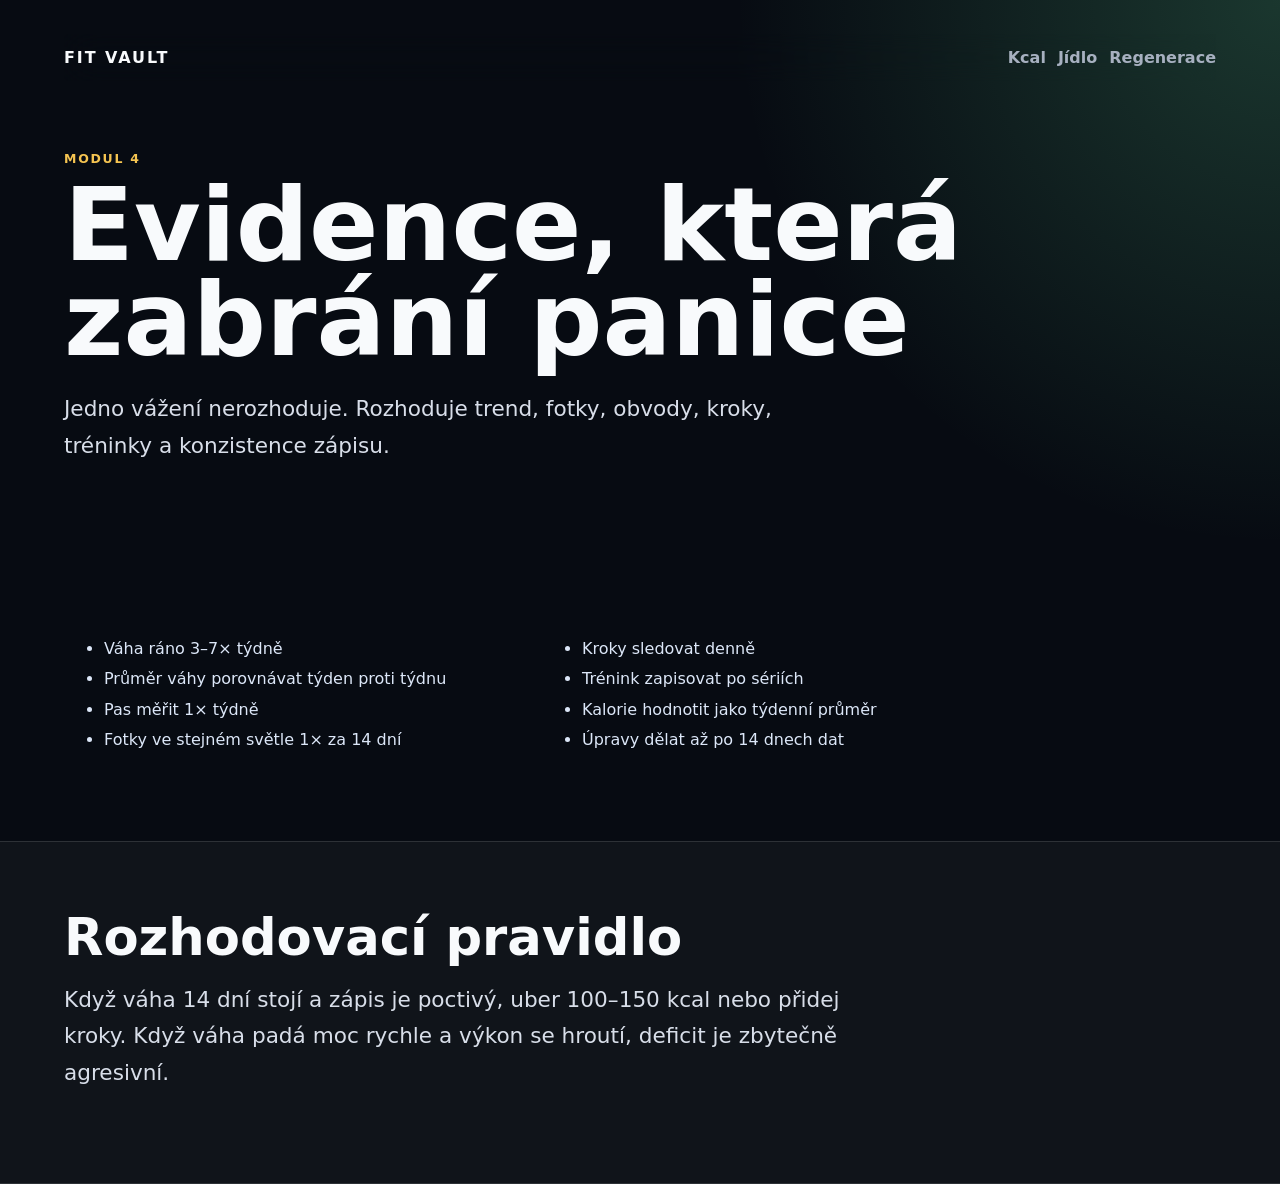
==== lekce/evidence.html @ c8b05ca1 "Expand fitness guide into multi-page app" ====
<!doctype html><html lang="cs"><head><meta charset="UTF-8" /><meta name="viewport" content="width=device-width, initial-scale=1.0" /><title>Evidence progresu | FIT VAULT</title><link rel="stylesheet" href="../styles.css" /></head><body><header class="lesson-hero"><nav class="nav"><a class="brand" href="../index.html">FIT VAULT</a><div class="lesson-nav"><a href="nastaveni.html">Kcal</a><a href="jidlo.html">Jídlo</a><a href="regenerace.html">Regenerace</a></div></nav><div class="lesson-hero__content"><p class="eyebrow">Modul 4</p><h1>Evidence, která zabrání panice</h1><p class="lead">Jedno vážení nerozhoduje. Rozhoduje trend, fotky, obvody, kroky, tréninky a konzistence zápisu.</p></div></header><main><section class="lesson-section"><ul class="checklist"><li>Váha ráno 3–7× týdně</li><li>Průměr váhy porovnávat týden proti týdnu</li><li>Pas měřit 1× týdně</li><li>Fotky ve stejném světle 1× za 14 dní</li><li>Kroky sledovat denně</li><li>Trénink zapisovat po sériích</li><li>Kalorie hodnotit jako týdenní průměr</li><li>Úpravy dělat až po 14 dnech dat</li></ul></section><section class="lesson-section lesson-section--panel"><h2>Rozhodovací pravidlo</h2><p class="lead">Když váha 14 dní stojí a zápis je poctivý, uber 100–150 kcal nebo přidej kroky. Když váha padá moc rychle a výkon se hroutí, deficit je zbytečně agresivní.</p></section></main></body></html>
---- styles.css ----
:root {
  color-scheme: dark;
  --bg: #070b12;
  --panel: #111827;
  --panel-2: #172033;
  --text: #f8fafc;
  --muted: #a7b0c0;
  --line: rgba(255, 255, 255, 0.12);
  --gold: #f5c451;
  --green: #60d394;
  --red: #ff6b6b;
  --shadow: 0 24px 80px rgba(0, 0, 0, 0.38);
  font-family: Inter, ui-sans-serif, system-ui, -apple-system, BlinkMacSystemFont, "Segoe UI", sans-serif;
}

* { box-sizing: border-box; }
html { scroll-behavior: smooth; }
body { margin: 0; background: radial-gradient(circle at top left, #1e3a5f 0, transparent 32rem), var(--bg); color: var(--text); }
a { color: inherit; }

.hero { min-height: 92vh; padding: 24px clamp(18px, 5vw, 72px) 72px; }
.nav { display: flex; align-items: center; justify-content: space-between; gap: 18px; position: sticky; top: 0; z-index: 10; padding: 14px 0; backdrop-filter: blur(18px); }
.brand { font-weight: 900; letter-spacing: 0.12em; text-decoration: none; }
.nav__links { display: flex; gap: 16px; color: var(--muted); }
.nav__links a { text-decoration: none; font-weight: 700; }
.nav__toggle { display: none; }
.hero__grid { display: grid; grid-template-columns: minmax(0, 1.25fr) minmax(280px, 0.75fr); gap: 40px; align-items: center; padding-top: 96px; }
.eyebrow { color: var(--gold); font-weight: 900; letter-spacing: 0.14em; text-transform: uppercase; font-size: 0.78rem; }
h1, h2, h3, p { margin-top: 0; }
h1 { font-size: clamp(3rem, 8vw, 6.8rem); line-height: 0.92; max-width: 980px; margin-bottom: 24px; }
h2 { font-size: clamp(2rem, 4vw, 4rem); line-height: 1; margin-bottom: 18px; }
h3 { font-size: 1.35rem; }
.lead { color: #d8dee9; font-size: clamp(1.1rem, 2vw, 1.35rem); line-height: 1.7; max-width: 800px; }
.hero__actions { display: flex; gap: 14px; flex-wrap: wrap; margin-top: 30px; }
.button { border: 1px solid var(--line); border-radius: 999px; display: inline-flex; align-items: center; justify-content: center; min-height: 48px; padding: 0 22px; text-decoration: none; font-weight: 900; cursor: pointer; }
.button--primary { background: linear-gradient(135deg, var(--gold), #ff8f3d); color: #191100; border: 0; }
.button--ghost { background: rgba(255,255,255,.06); }
.score-card, .card, .locked-card, .metric-card, .calc, .workout-grid article { background: linear-gradient(180deg, rgba(255,255,255,.08), rgba(255,255,255,.035)); border: 1px solid var(--line); border-radius: 28px; box-shadow: var(--shadow); }
.score-card { padding: 32px; transform: rotate(1.4deg); }
.score-card__badge { color: #09110c; background: var(--green); border-radius: 999px; padding: 8px 12px; font-size: .76rem; font-weight: 1000; }
.score-card ul { padding-left: 20px; line-height: 2; color: #dce7f8; }
.section { padding: 88px clamp(18px, 5vw, 72px); }
.section__intro { max-width: 880px; margin-bottom: 34px; }
.section__intro p, .section > p, .split p, .calculator p, .cta p { color: var(--muted); line-height: 1.75; }
.section--dark { background: rgba(255,255,255,.035); border-block: 1px solid var(--line); }
.cards { display: grid; gap: 18px; }
.cards--three { grid-template-columns: repeat(3, minmax(0, 1fr)); }
.cards--four { grid-template-columns: repeat(4, minmax(0, 1fr)); }
.card { padding: 26px; }
.card span { color: var(--green); font-weight: 1000; }
.card p, .locked-card p { color: var(--muted); line-height: 1.65; }
.card a { color: var(--gold); font-weight: 900; text-decoration: none; }
.timeline { display: grid; gap: 14px; max-width: 980px; }
.timeline a { padding: 20px; background: var(--panel); border: 1px solid var(--line); border-radius: 18px; text-decoration: none; color: #dce7f8; }
.calculator, .split { display: grid; grid-template-columns: minmax(0, .9fr) minmax(320px, 1.1fr); gap: 32px; align-items: start; }
.calc { padding: 26px; display: grid; gap: 18px; }
.calc label { display: grid; gap: 8px; color: #dce7f8; font-weight: 800; }
.calc input { width: 100%; border: 1px solid var(--line); border-radius: 16px; background: #080d16; color: var(--text); padding: 14px 16px; font-size: 1.05rem; }
.calc__result { color: var(--green); font-weight: 900; line-height: 1.5; }
.workout-grid { display: grid; grid-template-columns: repeat(2, minmax(0, 1fr)); gap: 18px; }
.workout-grid article { padding: 26px; }
.workout-grid li { margin-bottom: 12px; color: #dce7f8; }
.nutrition { background: linear-gradient(135deg, rgba(96,211,148,.08), rgba(245,196,81,.06)); }
.metric-card { padding: 26px; display: grid; gap: 14px; }
.metric-card strong { color: var(--gold); }
.metric-card span { font-size: 2rem; font-weight: 1000; }
.locked__grid { display: grid; grid-template-columns: repeat(4, minmax(0, 1fr)); gap: 18px; }
.locked-card { padding: 24px; position: relative; overflow: hidden; }
.locked-card::after { content: "LOCKED"; position: absolute; top: 18px; right: -34px; transform: rotate(35deg); background: var(--red); color: white; padding: 6px 42px; font-size: .7rem; font-weight: 1000; }
.locked-card span { font-size: 2rem; }
.cta { text-align: center; max-width: 980px; margin: 0 auto; }
.footer { display: flex; justify-content: space-between; gap: 16px; padding: 32px clamp(18px, 5vw, 72px); color: var(--muted); border-top: 1px solid var(--line); }

@media (max-width: 900px) {
  .nav__toggle { display: inline-flex; border: 1px solid var(--line); background: var(--panel); color: var(--text); border-radius: 999px; padding: 10px 14px; }
  .nav__links { display: none; position: absolute; top: 58px; right: 0; left: 0; flex-direction: column; background: rgba(7,11,18,.96); padding: 18px; border: 1px solid var(--line); border-radius: 18px; }
  .nav__links.is-open { display: flex; }
  .hero__grid, .calculator, .split, .cards--three, .cards--four, .locked__grid, .workout-grid { grid-template-columns: 1fr; }
  .hero__grid { padding-top: 48px; }
  .score-card { transform: none; }
}

.dashboard { background: linear-gradient(135deg, rgba(245,196,81,.08), rgba(96,211,148,.06)); }
.dashboard__grid, .lesson-grid { display: grid; grid-template-columns: repeat(5, minmax(0, 1fr)); gap: 16px; }
.dashboard-card, .lesson-card { display: grid; gap: 12px; padding: 22px; min-height: 180px; text-decoration: none; background: rgba(255,255,255,.065); border: 1px solid var(--line); border-radius: 24px; box-shadow: var(--shadow); }
.dashboard-card span, .lesson-card span { color: var(--green); font-weight: 1000; }
.dashboard-card strong, .lesson-card strong { font-size: 1.18rem; }
.dashboard-card small, .lesson-card small { color: var(--muted); line-height: 1.55; }
.lesson-hero { padding: 34px clamp(18px, 5vw, 72px) 62px; background: radial-gradient(circle at top right, rgba(96,211,148,.22), transparent 34rem), var(--bg); }
.lesson-hero__content { max-width: 980px; padding-top: 70px; }
.lesson-nav { display: flex; gap: 12px; flex-wrap: wrap; color: var(--muted); }
.lesson-nav a { text-decoration: none; font-weight: 800; }
.lesson-section { padding: 70px clamp(18px, 5vw, 72px); }
.lesson-section--panel { background: rgba(255,255,255,.035); border-block: 1px solid var(--line); }
.steps { counter-reset: step; display: grid; gap: 18px; max-width: 980px; }
.step { counter-increment: step; padding: 24px; border: 1px solid var(--line); border-radius: 24px; background: rgba(255,255,255,.055); }
.step::before { content: counter(step, decimal-leading-zero); display: inline-grid; place-items: center; width: 44px; height: 44px; margin-bottom: 12px; border-radius: 50%; background: var(--gold); color: #191100; font-weight: 1000; }
.macro-form { display: grid; grid-template-columns: repeat(3, minmax(0, 1fr)); gap: 16px; padding: 26px; border: 1px solid var(--line); border-radius: 28px; background: rgba(255,255,255,.06); box-shadow: var(--shadow); }
.macro-form label { display: grid; gap: 8px; font-weight: 800; color: #dce7f8; }
.macro-form input, .macro-form select { width: 100%; border: 1px solid var(--line); border-radius: 16px; background: #080d16; color: var(--text); padding: 14px 16px; font-size: 1rem; }
.macro-form .button, .macro-result { grid-column: 1 / -1; }
.macro-result { display: grid; grid-template-columns: repeat(4, minmax(0, 1fr)); gap: 12px; }
.macro-result div { padding: 18px; border-radius: 18px; background: rgba(7,11,18,.75); border: 1px solid var(--line); }
.macro-result strong { display: block; color: var(--gold); font-size: 1.55rem; }
.checklist { columns: 2; max-width: 980px; color: #dce7f8; line-height: 1.9; }
@media (max-width: 900px) {
  .dashboard__grid, .lesson-grid, .macro-form, .macro-result { grid-template-columns: 1fr; }
  .checklist { columns: 1; }
}
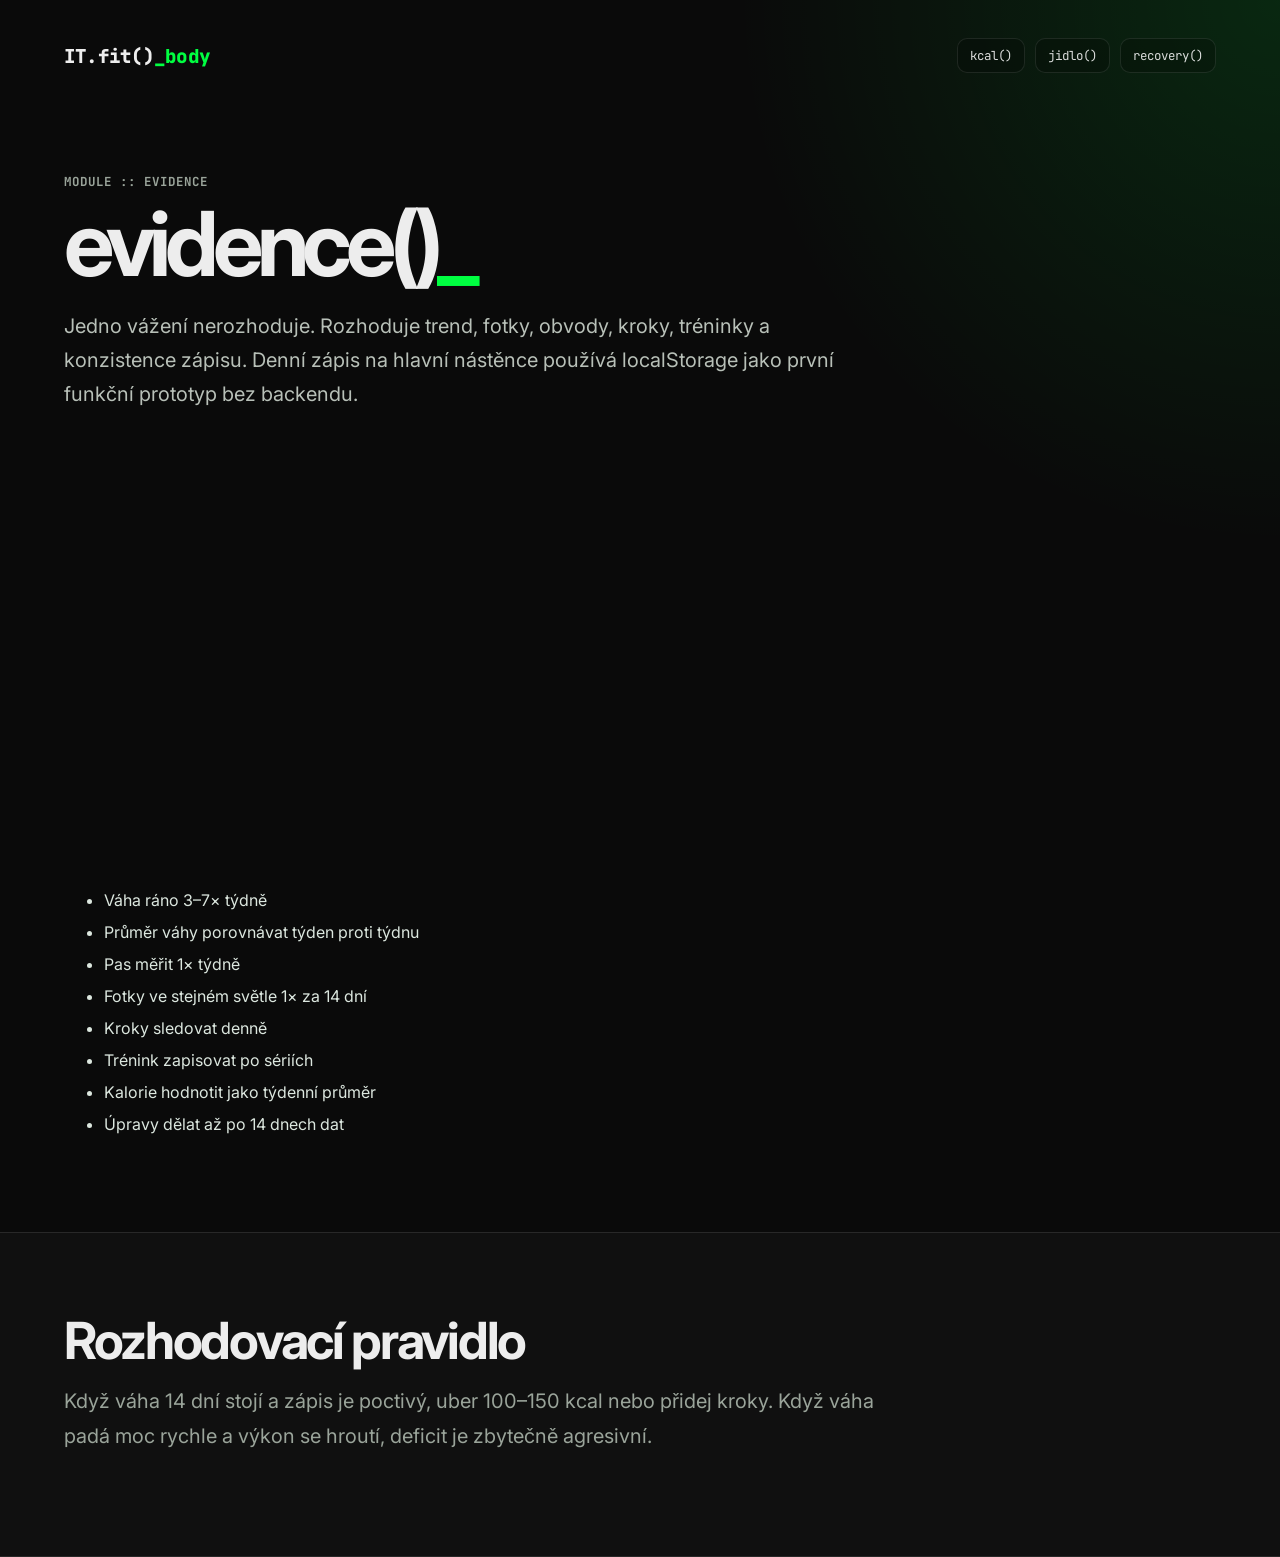
==== commit 1050e500: "Restyle app as ITFIT body vault" ====
--- a/lekce/evidence.html
+++ b/lekce/evidence.html
@@ -1 +1,5 @@
-<!doctype html><html lang="cs"><head><meta charset="UTF-8" /><meta name="viewport" content="width=device-width, initial-scale=1.0" /><title>Evidence progresu | FIT VAULT</title><link rel="stylesheet" href="../styles.css" /></head><body><header class="lesson-hero"><nav class="nav"><a class="brand" href="../index.html">FIT VAULT</a><div class="lesson-nav"><a href="nastaveni.html">Kcal</a><a href="jidlo.html">Jídlo</a><a href="regenerace.html">Regenerace</a></div></nav><div class="lesson-hero__content"><p class="eyebrow">Modul 4</p><h1>Evidence, která zabrání panice</h1><p class="lead">Jedno vážení nerozhoduje. Rozhoduje trend, fotky, obvody, kroky, tréninky a konzistence zápisu.</p></div></header><main><section class="lesson-section"><ul class="checklist"><li>Váha ráno 3–7× týdně</li><li>Průměr váhy porovnávat týden proti týdnu</li><li>Pas měřit 1× týdně</li><li>Fotky ve stejném světle 1× za 14 dní</li><li>Kroky sledovat denně</li><li>Trénink zapisovat po sériích</li><li>Kalorie hodnotit jako týdenní průměr</li><li>Úpravy dělat až po 14 dnech dat</li></ul></section><section class="lesson-section lesson-section--panel"><h2>Rozhodovací pravidlo</h2><p class="lead">Když váha 14 dní stojí a zápis je poctivý, uber 100–150 kcal nebo přidej kroky. Když váha padá moc rychle a výkon se hroutí, deficit je zbytečně agresivní.</p></section></main></body></html>
+<!doctype html>
+<html lang="cs">
+  <head><meta charset="UTF-8" /><meta name="viewport" content="width=device-width, initial-scale=1.0" /><title>evidence() | IT.fit()_body</title><link rel="preconnect" href="https://fonts.googleapis.com" /><link rel="preconnect" href="https://fonts.gstatic.com" crossorigin /><link href="https://fonts.googleapis.com/css2?family=JetBrains+Mono:wght@400;700&family=Inter:wght@300;400;600;700;900&display=swap" rel="stylesheet" /><link rel="stylesheet" href="../styles.css" /></head>
+  <body><header class="lesson-hero"><nav class="nav"><a class="brand" href="../index.html">IT.fit()<span>_body</span></a><div class="lesson-nav"><a href="nastaveni.html">kcal()</a><a href="jidlo.html">jidlo()</a><a href="regenerace.html">recovery()</a></div></nav><div class="lesson-hero__content"><p class="eyebrow">MODULE :: EVIDENCE</p><h1>evidence()<span class="caret blink">_</span></h1><p class="lead">Jedno vážení nerozhoduje. Rozhoduje trend, fotky, obvody, kroky, tréninky a konzistence zápisu. Denní zápis na hlavní nástěnce používá localStorage jako první funkční prototyp bez backendu.</p></div></header><main><section class="lesson-section"><ul class="checklist"><li>Váha ráno 3–7× týdně</li><li>Průměr váhy porovnávat týden proti týdnu</li><li>Pas měřit 1× týdně</li><li>Fotky ve stejném světle 1× za 14 dní</li><li>Kroky sledovat denně</li><li>Trénink zapisovat po sériích</li><li>Kalorie hodnotit jako týdenní průměr</li><li>Úpravy dělat až po 14 dnech dat</li></ul></section><section class="lesson-section lesson-section--panel"><h2>Rozhodovací pravidlo</h2><p class="lead">Když váha 14 dní stojí a zápis je poctivý, uber 100–150 kcal nebo přidej kroky. Když váha padá moc rychle a výkon se hroutí, deficit je zbytečně agresivní.</p></section></main><button id="toTop" aria-label="Zpět nahoru">↑</button><script src="../app.js"></script></body>
+</html>
--- a/styles.css
+++ b/styles.css
@@ -1,109 +1,100 @@
 :root {
   color-scheme: dark;
-  --bg: #070b12;
-  --panel: #111827;
-  --panel-2: #172033;
-  --text: #f8fafc;
-  --muted: #a7b0c0;
-  --line: rgba(255, 255, 255, 0.12);
-  --gold: #f5c451;
-  --green: #60d394;
+  --bg: #0a0a0a;
+  --panel: rgba(17, 24, 39, 0.55);
+  --panel-2: rgba(0, 0, 0, 0.42);
+  --text: #ededed;
+  --muted: #9aa49a;
+  --line: rgba(255, 255, 255, 0.10);
+  --line-strong: rgba(255, 255, 255, 0.18);
+  --green: #00ff41;
+  --green-soft: rgba(0, 255, 65, 0.16);
+  --blue: #60a5fa;
   --red: #ff6b6b;
-  --shadow: 0 24px 80px rgba(0, 0, 0, 0.38);
+  --shadow: 0 24px 80px rgba(0, 0, 0, 0.45);
   font-family: Inter, ui-sans-serif, system-ui, -apple-system, BlinkMacSystemFont, "Segoe UI", sans-serif;
 }
 
 * { box-sizing: border-box; }
 html { scroll-behavior: smooth; }
-body { margin: 0; background: radial-gradient(circle at top left, #1e3a5f 0, transparent 32rem), var(--bg); color: var(--text); }
-a { color: inherit; }
+body { margin: 0; background: radial-gradient(circle at top right, rgba(0,255,65,.12), transparent 34rem), var(--bg); color: var(--text); }
+a { color: inherit; text-decoration: none; }
+button, input, select { font: inherit; }
+.mono, .brand, .eyebrow, .nav__links, .lesson-nav, .tag, .button, .calc__result, .macro-result small, .vault-stat small { font-family: "JetBrains Mono", ui-monospace, SFMono-Regular, Menlo, monospace; }
+.caret { display: inline-block; width: .6ch; color: var(--green); }
+@keyframes blink { 0%,49%{opacity:1} 50%,100%{opacity:0} }
+.blink { animation: blink 1s steps(1) infinite; }
 
-.hero { min-height: 92vh; padding: 24px clamp(18px, 5vw, 72px) 72px; }
-.nav { display: flex; align-items: center; justify-content: space-between; gap: 18px; position: sticky; top: 0; z-index: 10; padding: 14px 0; backdrop-filter: blur(18px); }
-.brand { font-weight: 900; letter-spacing: 0.12em; text-decoration: none; }
-.nav__links { display: flex; gap: 16px; color: var(--muted); }
-.nav__links a { text-decoration: none; font-weight: 700; }
+.hero, .lesson-hero { min-height: 88vh; padding: 24px clamp(18px, 5vw, 72px) 72px; }
+.nav { max-width: 1180px; margin: 0 auto; display: flex; align-items: center; justify-content: space-between; gap: 18px; padding: 14px 0; }
+.brand { font-weight: 900; letter-spacing: -0.04em; font-size: 1.2rem; }
+.brand span { color: var(--green); }
+.nav__links, .lesson-nav { display: flex; flex-wrap: wrap; gap: 10px; color: var(--text); }
+.nav__links a, .lesson-nav a { border: 1px solid var(--line); padding: 8px 12px; border-radius: 10px; background: rgba(0,0,0,.22); opacity: .92; font-size: .78rem; }
+.nav__links a:hover, .lesson-nav a:hover, .nav__links .is-active, .lesson-nav .is-active { border-color: var(--green); box-shadow: 0 0 0 1px rgba(0,255,65,.25) inset; color: var(--green); opacity: 1; }
 .nav__toggle { display: none; }
-.hero__grid { display: grid; grid-template-columns: minmax(0, 1.25fr) minmax(280px, 0.75fr); gap: 40px; align-items: center; padding-top: 96px; }
-.eyebrow { color: var(--gold); font-weight: 900; letter-spacing: 0.14em; text-transform: uppercase; font-size: 0.78rem; }
+.hero__grid, .lesson-hero__content { max-width: 1180px; margin: 0 auto; }
+.hero__grid { display: grid; grid-template-columns: minmax(0, 1.25fr) minmax(280px, .75fr); gap: 40px; align-items: center; padding-top: 88px; }
+.lesson-hero__content { padding-top: 86px; }
+.eyebrow { color: var(--muted); font-weight: 700; letter-spacing: .08em; text-transform: uppercase; font-size: .78rem; }
 h1, h2, h3, p { margin-top: 0; }
-h1 { font-size: clamp(3rem, 8vw, 6.8rem); line-height: 0.92; max-width: 980px; margin-bottom: 24px; }
-h2 { font-size: clamp(2rem, 4vw, 4rem); line-height: 1; margin-bottom: 18px; }
-h3 { font-size: 1.35rem; }
-.lead { color: #d8dee9; font-size: clamp(1.1rem, 2vw, 1.35rem); line-height: 1.7; max-width: 800px; }
-.hero__actions { display: flex; gap: 14px; flex-wrap: wrap; margin-top: 30px; }
-.button { border: 1px solid var(--line); border-radius: 999px; display: inline-flex; align-items: center; justify-content: center; min-height: 48px; padding: 0 22px; text-decoration: none; font-weight: 900; cursor: pointer; }
-.button--primary { background: linear-gradient(135deg, var(--gold), #ff8f3d); color: #191100; border: 0; }
-.button--ghost { background: rgba(255,255,255,.06); }
-.score-card, .card, .locked-card, .metric-card, .calc, .workout-grid article { background: linear-gradient(180deg, rgba(255,255,255,.08), rgba(255,255,255,.035)); border: 1px solid var(--line); border-radius: 28px; box-shadow: var(--shadow); }
-.score-card { padding: 32px; transform: rotate(1.4deg); }
-.score-card__badge { color: #09110c; background: var(--green); border-radius: 999px; padding: 8px 12px; font-size: .76rem; font-weight: 1000; }
-.score-card ul { padding-left: 20px; line-height: 2; color: #dce7f8; }
-.section { padding: 88px clamp(18px, 5vw, 72px); }
-.section__intro { max-width: 880px; margin-bottom: 34px; }
-.section__intro p, .section > p, .split p, .calculator p, .cta p { color: var(--muted); line-height: 1.75; }
-.section--dark { background: rgba(255,255,255,.035); border-block: 1px solid var(--line); }
-.cards { display: grid; gap: 18px; }
+h1 { font-size: clamp(2.8rem, 7vw, 6.4rem); line-height: .94; max-width: 980px; margin-bottom: 22px; letter-spacing: -0.07em; }
+h2 { font-size: clamp(1.9rem, 4vw, 3.5rem); line-height: 1; margin-bottom: 18px; letter-spacing: -0.045em; }
+h3 { font-size: 1.25rem; }
+.lead { color: #b8c0b8; font-size: clamp(1.05rem, 2vw, 1.25rem); line-height: 1.7; max-width: 820px; }
+.hero__actions { display: flex; gap: 12px; flex-wrap: wrap; margin-top: 28px; }
+.button { border: 1px solid var(--line); border-radius: 10px; display: inline-flex; align-items: center; justify-content: center; min-height: 46px; padding: 0 16px; font-size: .82rem; font-weight: 900; cursor: pointer; background: rgba(0,0,0,.25); }
+.button--primary { background: var(--green); color: #050505; border-color: var(--green); }
+.button--ghost:hover, .button:hover { border-color: var(--green); color: var(--green); }
+.button--primary:hover { color: #050505; }
+.score-card, .card, .locked-card, .metric-card, .calc, .workout-grid article, .dashboard-card, .lesson-card, .habit-card, .vault-panel { background: linear-gradient(180deg, rgba(17,24,39,.62), rgba(0,0,0,.42)); border: 1px solid var(--line); border-radius: 22px; box-shadow: var(--shadow); }
+.score-card { padding: 30px; }
+.score-card__badge, .tag { color: #050505; background: var(--green); border-radius: 4px; padding: 6px 10px; font-size: .72rem; font-weight: 1000; display:inline-flex; }
+.score-card ul { padding-left: 20px; line-height: 2; color: #d8ded8; }
+.section, .lesson-section { padding: 82px clamp(18px, 5vw, 72px); max-width: 1320px; margin: 0 auto; }
+.section__intro { max-width: 900px; margin-bottom: 30px; }
+.section__intro p, .section > p, .split p, .calculator p, .cta p, .lesson-section p { color: var(--muted); line-height: 1.75; }
+.section--dark, .lesson-section--panel { max-width: none; background: rgba(255,255,255,.025); border-block: 1px solid var(--line); }
+.cards, .dashboard__grid, .lesson-grid, .habit-grid { display: grid; gap: 16px; }
 .cards--three { grid-template-columns: repeat(3, minmax(0, 1fr)); }
-.cards--four { grid-template-columns: repeat(4, minmax(0, 1fr)); }
-.card { padding: 26px; }
-.card span { color: var(--green); font-weight: 1000; }
-.card p, .locked-card p { color: var(--muted); line-height: 1.65; }
-.card a { color: var(--gold); font-weight: 900; text-decoration: none; }
-.timeline { display: grid; gap: 14px; max-width: 980px; }
-.timeline a { padding: 20px; background: var(--panel); border: 1px solid var(--line); border-radius: 18px; text-decoration: none; color: #dce7f8; }
+.cards--four, .locked__grid, .macro-result { grid-template-columns: repeat(4, minmax(0, 1fr)); display:grid; gap:16px; }
+.dashboard__grid { grid-template-columns: repeat(5, minmax(0, 1fr)); }
+.card, .locked-card, .dashboard-card, .lesson-card, .habit-card, .vault-panel { padding: 24px; }
+.card span, .dashboard-card span, .lesson-card span { color: var(--green); font-weight: 1000; }
+.card p, .locked-card p, .dashboard-card small, .lesson-card small { color: var(--muted); line-height: 1.62; }
+.timeline, .steps { display: grid; gap: 14px; max-width: 980px; }
+.timeline a, .step { padding: 20px; background: var(--panel-2); border: 1px solid var(--line); border-radius: 18px; color: #dce7df; }
+.timeline a:hover { border-color: var(--green); }
 .calculator, .split { display: grid; grid-template-columns: minmax(0, .9fr) minmax(320px, 1.1fr); gap: 32px; align-items: start; }
-.calc { padding: 26px; display: grid; gap: 18px; }
-.calc label { display: grid; gap: 8px; color: #dce7f8; font-weight: 800; }
-.calc input { width: 100%; border: 1px solid var(--line); border-radius: 16px; background: #080d16; color: var(--text); padding: 14px 16px; font-size: 1.05rem; }
+.calc, .macro-form { padding: 24px; display: grid; gap: 16px; }
+.calc label, .macro-form label, .habit-card label { display: grid; gap: 8px; color: #dce7df; font-weight: 800; }
+.calc input, .macro-form input, .macro-form select, .habit-card input, .habit-card textarea { width: 100%; border: 1px solid var(--line); border-radius: 12px; background: #050505; color: var(--text); padding: 13px 14px; }
 .calc__result { color: var(--green); font-weight: 900; line-height: 1.5; }
+.macro-form { grid-template-columns: repeat(3, minmax(0, 1fr)); border: 1px solid var(--line); border-radius: 22px; background: rgba(17,24,39,.38); box-shadow: var(--shadow); }
+.macro-form .button, .macro-result { grid-column: 1 / -1; }
+.macro-result div, .vault-stat { padding: 18px; border-radius: 16px; background: rgba(0,0,0,.55); border: 1px solid var(--line); }
+.macro-result strong, .vault-stat strong { display: block; color: var(--green); font-size: 1.55rem; }
 .workout-grid { display: grid; grid-template-columns: repeat(2, minmax(0, 1fr)); gap: 18px; }
 .workout-grid article { padding: 26px; }
-.workout-grid li { margin-bottom: 12px; color: #dce7f8; }
-.nutrition { background: linear-gradient(135deg, rgba(96,211,148,.08), rgba(245,196,81,.06)); }
+.workout-grid li, .checklist li { margin-bottom: 12px; color: #dce7df; }
 .metric-card { padding: 26px; display: grid; gap: 14px; }
-.metric-card strong { color: var(--gold); }
+.metric-card strong { color: var(--green); }
 .metric-card span { font-size: 2rem; font-weight: 1000; }
-.locked__grid { display: grid; grid-template-columns: repeat(4, minmax(0, 1fr)); gap: 18px; }
-.locked-card { padding: 24px; position: relative; overflow: hidden; }
-.locked-card::after { content: "LOCKED"; position: absolute; top: 18px; right: -34px; transform: rotate(35deg); background: var(--red); color: white; padding: 6px 42px; font-size: .7rem; font-weight: 1000; }
-.locked-card span { font-size: 2rem; }
-.cta { text-align: center; max-width: 980px; margin: 0 auto; }
+.locked-card { position: relative; overflow: hidden; }
+.locked-card::after { content: "LOCKED"; position: absolute; top: 18px; right: -34px; transform: rotate(35deg); background: var(--green); color: #050505; padding: 6px 42px; font-size: .7rem; font-weight: 1000; }
+.cta { text-align: center; }
 .footer { display: flex; justify-content: space-between; gap: 16px; padding: 32px clamp(18px, 5vw, 72px); color: var(--muted); border-top: 1px solid var(--line); }
+.habit-grid { grid-template-columns: 1.1fr .9fr; }
+.habit-checks { display:grid; gap:10px; }
+.habit-checks label { display:flex; align-items:center; gap:10px; padding:12px; border:1px solid var(--line); border-radius:12px; background:rgba(0,0,0,.26); }
+.habit-checks input { width:auto; accent-color: var(--green); }
+#toTop { position: fixed; right: 18px; bottom: 18px; width: 44px; height: 44px; border-radius: 999px; border: 1px solid #1f2937; background: rgba(0,0,0,.65); color: #fff; cursor: pointer; font-size: 18px; opacity: 0; pointer-events: none; transition: .2s; z-index: 40; }
+#toTop.show { opacity: 1; pointer-events: auto; }
 
 @media (max-width: 900px) {
-  .nav__toggle { display: inline-flex; border: 1px solid var(--line); background: var(--panel); color: var(--text); border-radius: 999px; padding: 10px 14px; }
-  .nav__links { display: none; position: absolute; top: 58px; right: 0; left: 0; flex-direction: column; background: rgba(7,11,18,.96); padding: 18px; border: 1px solid var(--line); border-radius: 18px; }
+  .nav__toggle { display: inline-flex; border: 1px solid var(--line); background: rgba(0,0,0,.4); color: var(--text); border-radius: 10px; padding: 10px 14px; }
+  .nav__links { display: none; position: absolute; top: 72px; right: 18px; left: 18px; flex-direction: column; background: rgba(10,10,10,.97); padding: 18px; border: 1px solid var(--line); border-radius: 18px; z-index: 20; }
   .nav__links.is-open { display: flex; }
-  .hero__grid, .calculator, .split, .cards--three, .cards--four, .locked__grid, .workout-grid { grid-template-columns: 1fr; }
+  .hero__grid, .calculator, .split, .cards--three, .cards--four, .locked__grid, .workout-grid, .dashboard__grid, .lesson-grid, .macro-form, .macro-result, .habit-grid { grid-template-columns: 1fr; }
   .hero__grid { padding-top: 48px; }
-  .score-card { transform: none; }
 }
-
-.dashboard { background: linear-gradient(135deg, rgba(245,196,81,.08), rgba(96,211,148,.06)); }
-.dashboard__grid, .lesson-grid { display: grid; grid-template-columns: repeat(5, minmax(0, 1fr)); gap: 16px; }
-.dashboard-card, .lesson-card { display: grid; gap: 12px; padding: 22px; min-height: 180px; text-decoration: none; background: rgba(255,255,255,.065); border: 1px solid var(--line); border-radius: 24px; box-shadow: var(--shadow); }
-.dashboard-card span, .lesson-card span { color: var(--green); font-weight: 1000; }
-.dashboard-card strong, .lesson-card strong { font-size: 1.18rem; }
-.dashboard-card small, .lesson-card small { color: var(--muted); line-height: 1.55; }
-.lesson-hero { padding: 34px clamp(18px, 5vw, 72px) 62px; background: radial-gradient(circle at top right, rgba(96,211,148,.22), transparent 34rem), var(--bg); }
-.lesson-hero__content { max-width: 980px; padding-top: 70px; }
-.lesson-nav { display: flex; gap: 12px; flex-wrap: wrap; color: var(--muted); }
-.lesson-nav a { text-decoration: none; font-weight: 800; }
-.lesson-section { padding: 70px clamp(18px, 5vw, 72px); }
-.lesson-section--panel { background: rgba(255,255,255,.035); border-block: 1px solid var(--line); }
-.steps { counter-reset: step; display: grid; gap: 18px; max-width: 980px; }
-.step { counter-increment: step; padding: 24px; border: 1px solid var(--line); border-radius: 24px; background: rgba(255,255,255,.055); }
-.step::before { content: counter(step, decimal-leading-zero); display: inline-grid; place-items: center; width: 44px; height: 44px; margin-bottom: 12px; border-radius: 50%; background: var(--gold); color: #191100; font-weight: 1000; }
-.macro-form { display: grid; grid-template-columns: repeat(3, minmax(0, 1fr)); gap: 16px; padding: 26px; border: 1px solid var(--line); border-radius: 28px; background: rgba(255,255,255,.06); box-shadow: var(--shadow); }
-.macro-form label { display: grid; gap: 8px; font-weight: 800; color: #dce7f8; }
-.macro-form input, .macro-form select { width: 100%; border: 1px solid var(--line); border-radius: 16px; background: #080d16; color: var(--text); padding: 14px 16px; font-size: 1rem; }
-.macro-form .button, .macro-result { grid-column: 1 / -1; }
-.macro-result { display: grid; grid-template-columns: repeat(4, minmax(0, 1fr)); gap: 12px; }
-.macro-result div { padding: 18px; border-radius: 18px; background: rgba(7,11,18,.75); border: 1px solid var(--line); }
-.macro-result strong { display: block; color: var(--gold); font-size: 1.55rem; }
-.checklist { columns: 2; max-width: 980px; color: #dce7f8; line-height: 1.9; }
-@media (max-width: 900px) {
-  .dashboard__grid, .lesson-grid, .macro-form, .macro-result { grid-template-columns: 1fr; }
-  .checklist { columns: 1; }
-}
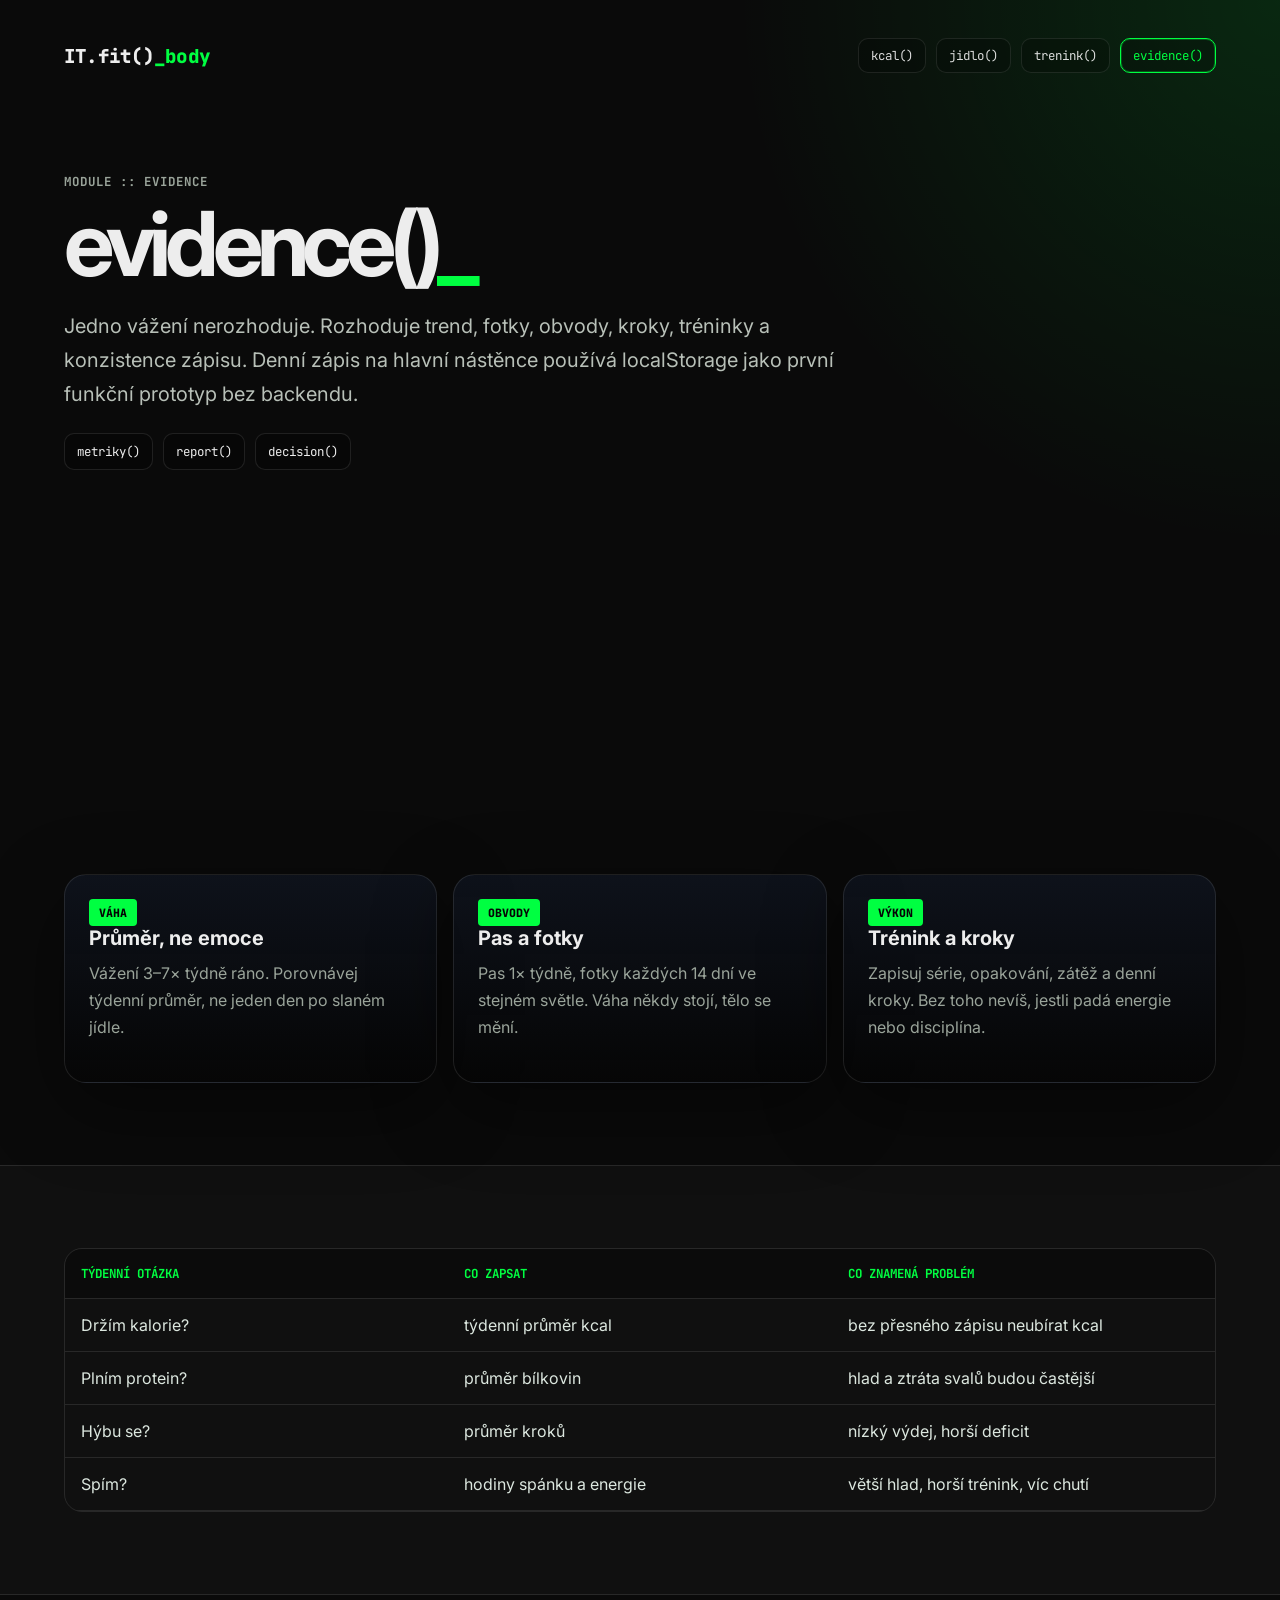
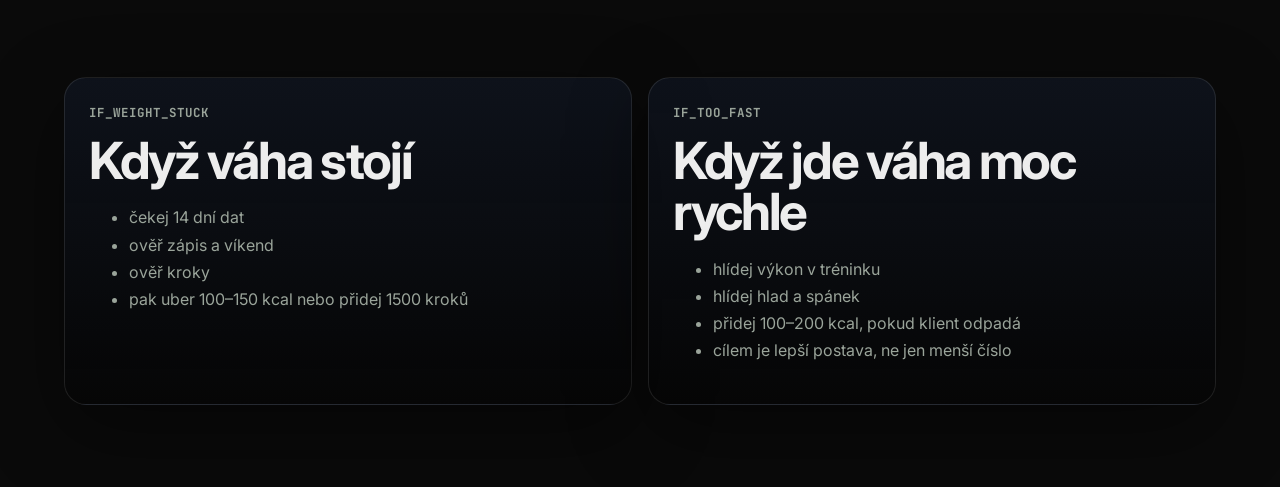
==== commit e8ce252e: "Enrich boxed lesson page content" ====
--- a/lekce/evidence.html
+++ b/lekce/evidence.html
@@ -1,5 +1,5 @@
 <!doctype html>
 <html lang="cs">
   <head><meta charset="UTF-8" /><meta name="viewport" content="width=device-width, initial-scale=1.0" /><title>evidence() | IT.fit()_body</title><link rel="preconnect" href="https://fonts.googleapis.com" /><link rel="preconnect" href="https://fonts.gstatic.com" crossorigin /><link href="https://fonts.googleapis.com/css2?family=JetBrains+Mono:wght@400;700&family=Inter:wght@300;400;600;700;900&display=swap" rel="stylesheet" /><link rel="stylesheet" href="../styles.css" /></head>
-  <body><header class="lesson-hero"><nav class="nav"><a class="brand" href="../index.html">IT.fit()<span>_body</span></a><div class="lesson-nav"><a href="nastaveni.html">kcal()</a><a href="jidlo.html">jidlo()</a><a href="regenerace.html">recovery()</a></div></nav><div class="lesson-hero__content"><p class="eyebrow">MODULE :: EVIDENCE</p><h1>evidence()<span class="caret blink">_</span></h1><p class="lead">Jedno vážení nerozhoduje. Rozhoduje trend, fotky, obvody, kroky, tréninky a konzistence zápisu. Denní zápis na hlavní nástěnce používá localStorage jako první funkční prototyp bez backendu.</p></div></header><main><section class="lesson-section"><ul class="checklist"><li>Váha ráno 3–7× týdně</li><li>Průměr váhy porovnávat týden proti týdnu</li><li>Pas měřit 1× týdně</li><li>Fotky ve stejném světle 1× za 14 dní</li><li>Kroky sledovat denně</li><li>Trénink zapisovat po sériích</li><li>Kalorie hodnotit jako týdenní průměr</li><li>Úpravy dělat až po 14 dnech dat</li></ul></section><section class="lesson-section lesson-section--panel"><h2>Rozhodovací pravidlo</h2><p class="lead">Když váha 14 dní stojí a zápis je poctivý, uber 100–150 kcal nebo přidej kroky. Když váha padá moc rychle a výkon se hroutí, deficit je zbytečně agresivní.</p></section></main><button id="toTop" aria-label="Zpět nahoru">↑</button><script src="../app.js"></script></body>
+  <body><header class="lesson-hero"><nav class="nav"><a class="brand" href="../index.html">IT.fit()<span>_body</span></a><div class="lesson-nav"><a href="nastaveni.html">kcal()</a><a href="jidlo.html">jidlo()</a><a href="trenink.html">trenink()</a><a class="is-active" href="evidence.html">evidence()</a></div></nav><div class="lesson-hero__content"><p class="eyebrow">MODULE :: EVIDENCE</p><h1>evidence()<span class="caret blink">_</span></h1><p class="lead">Jedno vážení nerozhoduje. Rozhoduje trend, fotky, obvody, kroky, tréninky a konzistence zápisu. Denní zápis na hlavní nástěnce používá localStorage jako první funkční prototyp bez backendu.</p><div class="quick-links"><a href="#metriky">metriky()</a><a href="#report">report()</a><a href="#rozhodnuti">decision()</a></div></div></header><main><section class="lesson-section" id="metriky"><div class="lesson-shell"><div class="boxed-grid"><article class="box"><span class="tag">VÁHA</span><h3>Průměr, ne emoce</h3><p>Vážení 3–7× týdně ráno. Porovnávej týdenní průměr, ne jeden den po slaném jídle.</p></article><article class="box"><span class="tag">OBVODY</span><h3>Pas a fotky</h3><p>Pas 1× týdně, fotky každých 14 dní ve stejném světle. Váha někdy stojí, tělo se mění.</p></article><article class="box"><span class="tag">VÝKON</span><h3>Trénink a kroky</h3><p>Zapisuj série, opakování, zátěž a denní kroky. Bez toho nevíš, jestli padá energie nebo disciplína.</p></article></div></div></section><section class="lesson-section lesson-section--panel" id="report"><div class="lesson-shell"><table class="protocol-table"><thead><tr><th>Týdenní otázka</th><th>Co zapsat</th><th>Co znamená problém</th></tr></thead><tbody><tr><td>Držím kalorie?</td><td>týdenní průměr kcal</td><td>bez přesného zápisu neubírat kcal</td></tr><tr><td>Plním protein?</td><td>průměr bílkovin</td><td>hlad a ztráta svalů budou častější</td></tr><tr><td>Hýbu se?</td><td>průměr kroků</td><td>nízký výdej, horší deficit</td></tr><tr><td>Spím?</td><td>hodiny spánku a energie</td><td>větší hlad, horší trénink, víc chutí</td></tr></tbody></table></div></section><section class="lesson-section" id="rozhodnuti"><div class="lesson-shell boxed-grid boxed-grid--two"><article class="box"><p class="eyebrow">IF_WEIGHT_STUCK</p><h2>Když váha stojí</h2><ul><li>čekej 14 dní dat</li><li>ověř zápis a víkend</li><li>ověř kroky</li><li>pak uber 100–150 kcal nebo přidej 1500 kroků</li></ul></article><article class="box"><p class="eyebrow">IF_TOO_FAST</p><h2>Když jde váha moc rychle</h2><ul><li>hlídej výkon v tréninku</li><li>hlídej hlad a spánek</li><li>přidej 100–200 kcal, pokud klient odpadá</li><li>cílem je lepší postava, ne jen menší číslo</li></ul></article></div></section></main><button id="toTop" aria-label="Zpět nahoru">↑</button><script src="../app.js"></script></body>
 </html>
--- a/styles.css
+++ b/styles.css
@@ -98,3 +98,21 @@
   .hero__grid, .calculator, .split, .cards--three, .cards--four, .locked__grid, .workout-grid, .dashboard__grid, .lesson-grid, .macro-form, .macro-result, .habit-grid { grid-template-columns: 1fr; }
   .hero__grid { padding-top: 48px; }
 }
+
+.lesson-shell { max-width: 1180px; margin: 0 auto; }
+.boxed-grid { display: grid; grid-template-columns: repeat(3, minmax(0, 1fr)); gap: 16px; }
+.boxed-grid--two { grid-template-columns: repeat(2, minmax(0, 1fr)); }
+.box { padding: 24px; border: 1px solid var(--line); border-radius: 22px; background: linear-gradient(180deg, rgba(17,24,39,.58), rgba(0,0,0,.38)); box-shadow: var(--shadow); }
+.box h3 { margin-bottom: 10px; }
+.box p, .box li { color: var(--muted); line-height: 1.7; }
+.protocol-table { width: 100%; border-collapse: collapse; overflow: hidden; border: 1px solid var(--line); border-radius: 18px; display: block; }
+.protocol-table tbody, .protocol-table thead { display: table; width: 100%; table-layout: fixed; }
+.protocol-table th, .protocol-table td { padding: 16px; border-bottom: 1px solid var(--line); text-align: left; vertical-align: top; }
+.protocol-table th { color: var(--green); font-family: "JetBrains Mono", ui-monospace, SFMono-Regular, Menlo, monospace; font-size: .78rem; text-transform: uppercase; background: rgba(0,0,0,.32); }
+.protocol-table td { color: #dce7df; }
+.lesson-callout { border: 1px solid rgba(0,255,65,.35); background: rgba(0,255,65,.08); border-radius: 22px; padding: 24px; color: #dce7df; }
+.lesson-callout strong { color: var(--green); }
+.quick-links { display: flex; flex-wrap: wrap; gap: 10px; margin-top: 22px; }
+.quick-links a { border: 1px solid var(--line); border-radius: 10px; padding: 9px 12px; background: rgba(0,0,0,.25); font-family: "JetBrains Mono", ui-monospace, SFMono-Regular, Menlo, monospace; font-size: .78rem; }
+.quick-links a:hover { border-color: var(--green); color: var(--green); }
+@media (max-width: 900px) { .boxed-grid, .boxed-grid--two { grid-template-columns: 1fr; } .protocol-table { overflow-x: auto; } }
